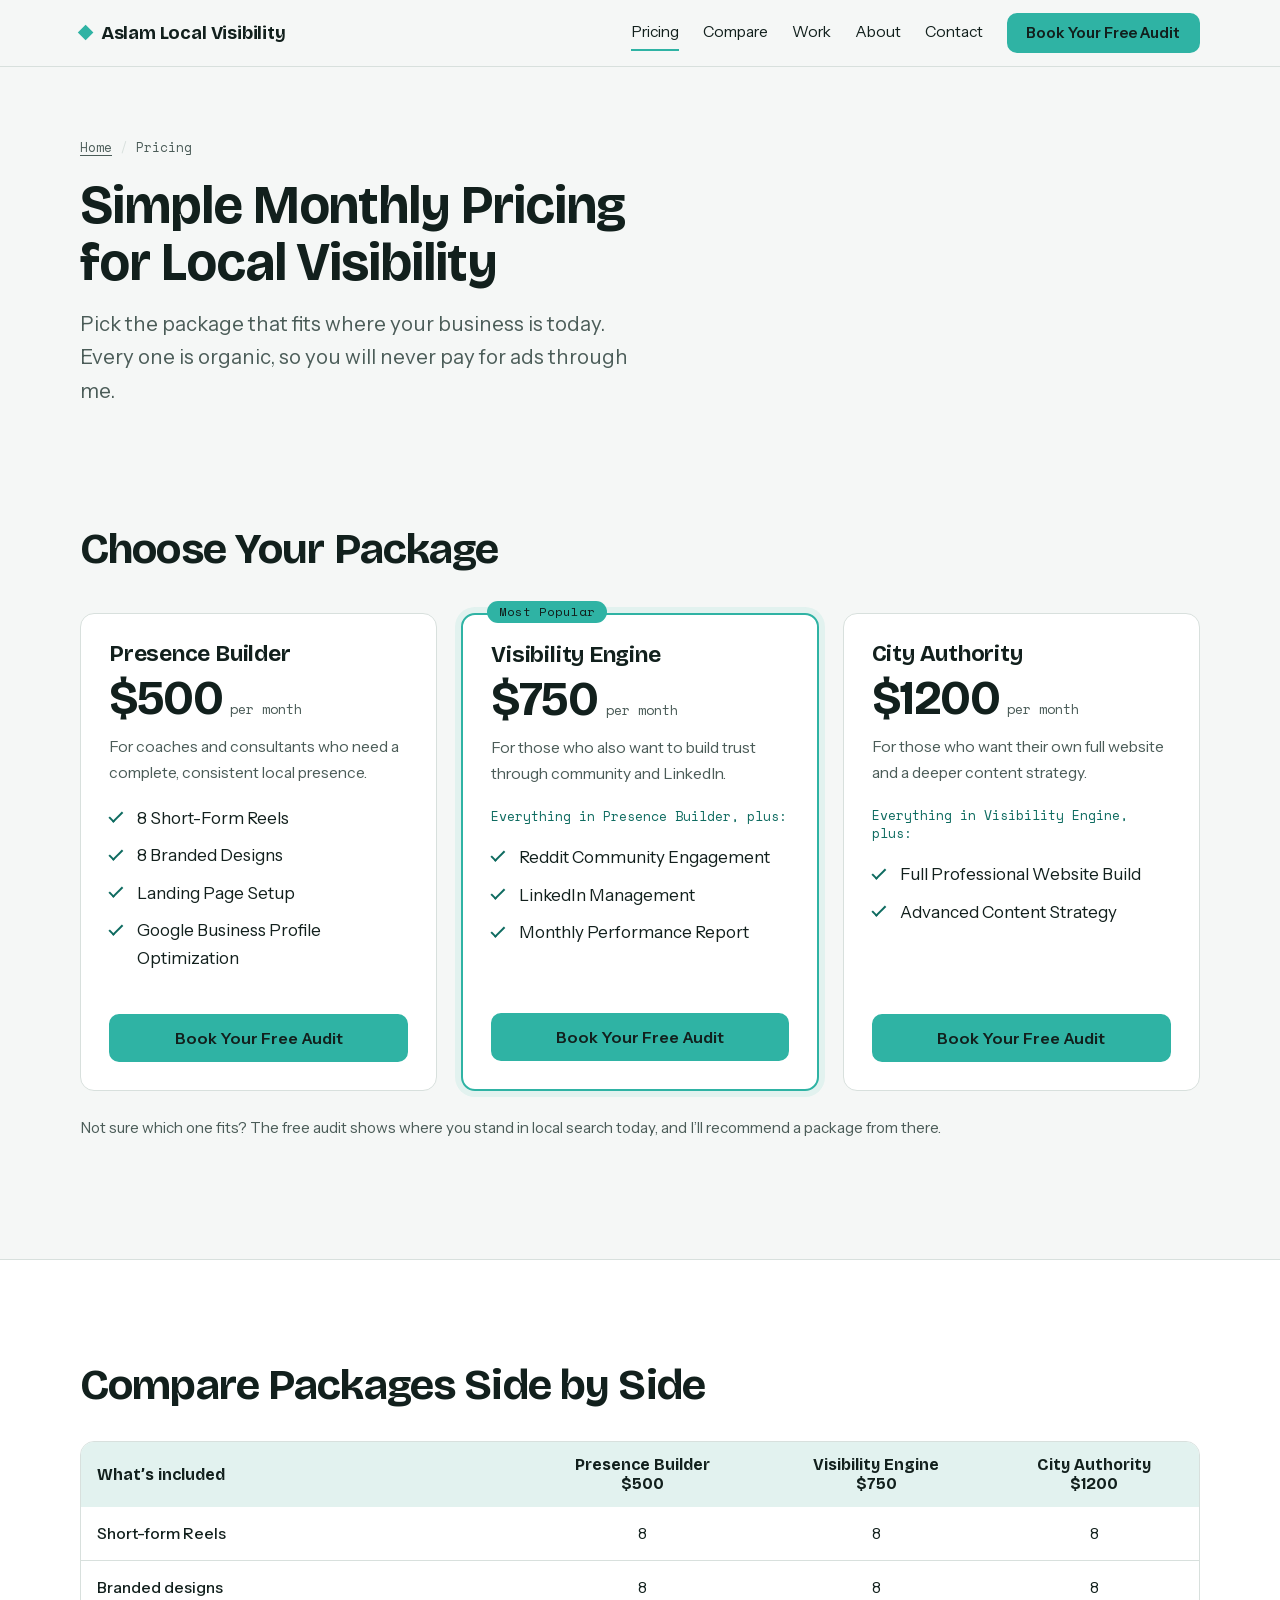
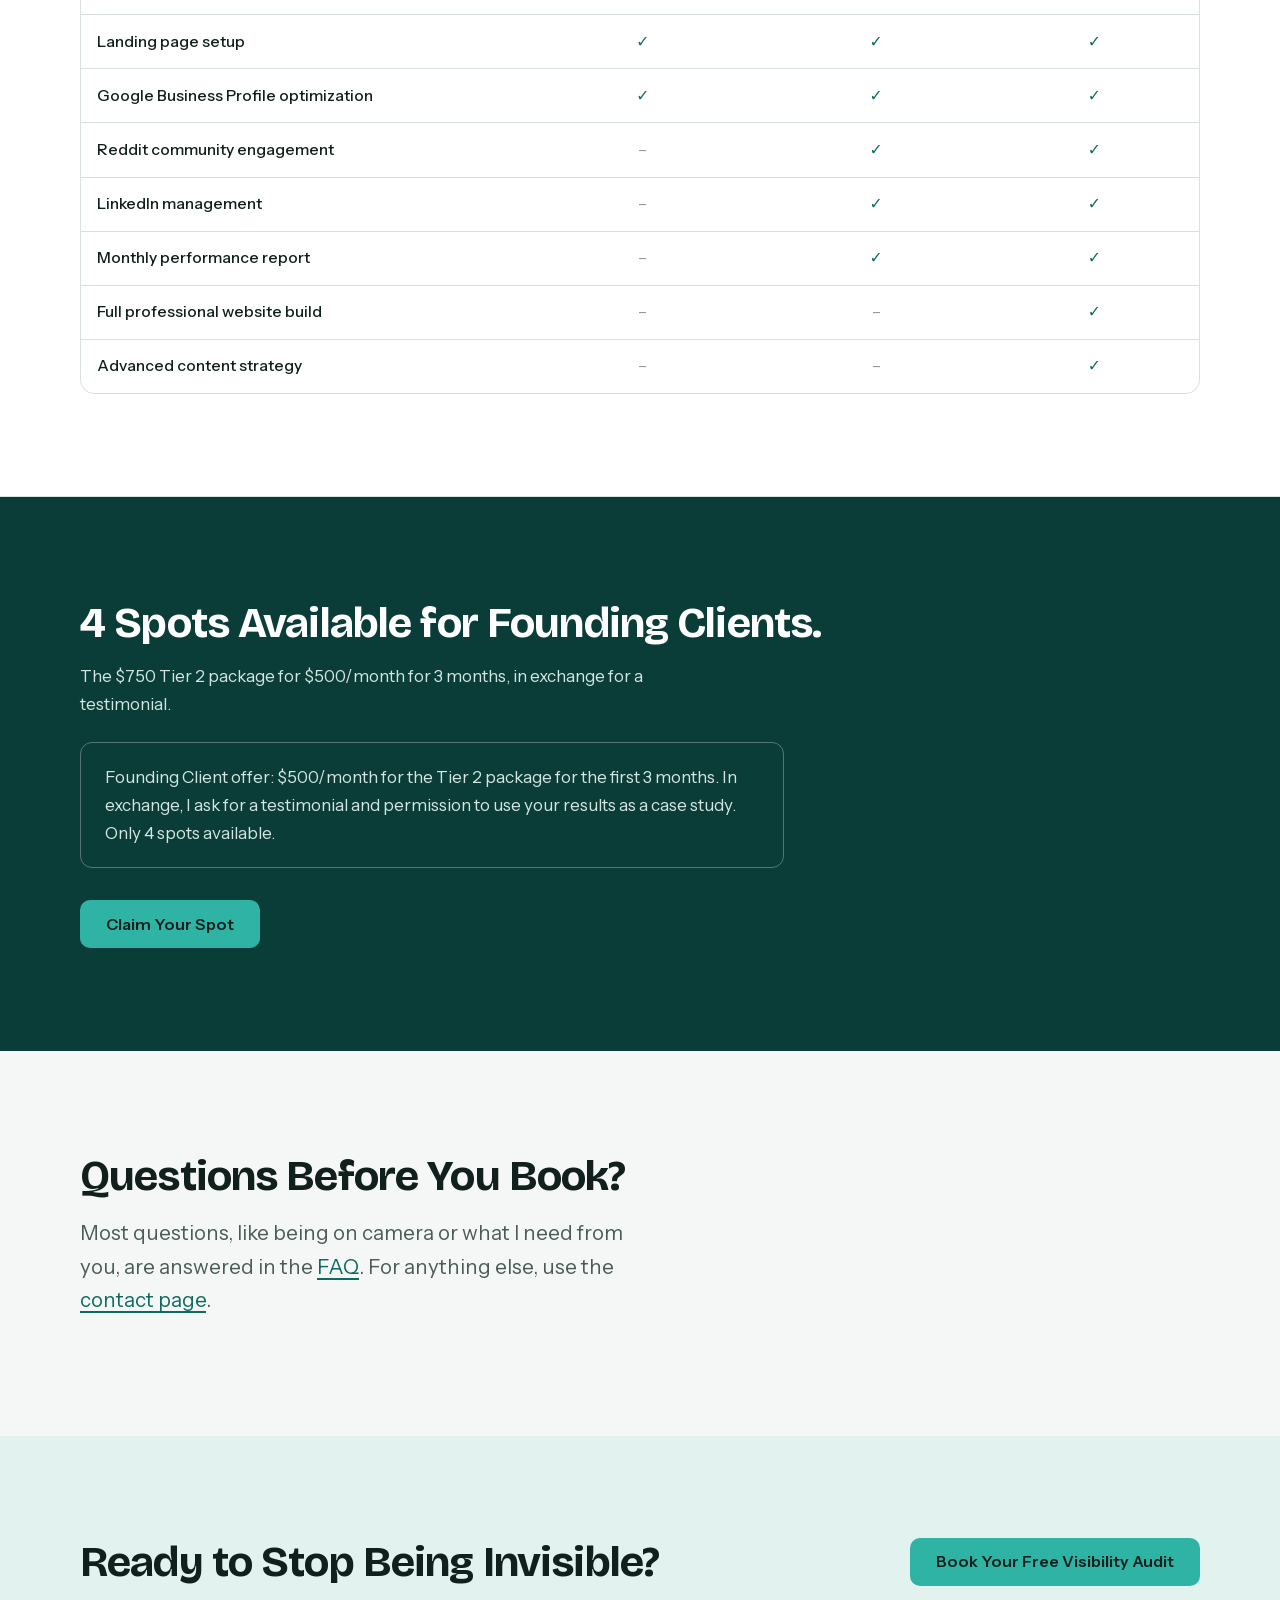
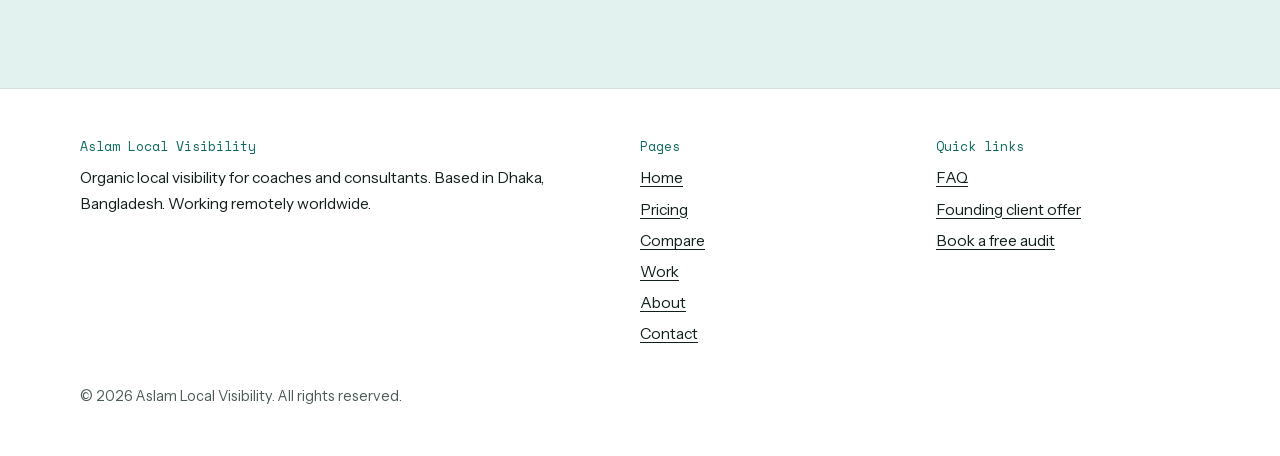
==== pricing/index.html @ 15c83e0d "main" ====
<!DOCTYPE html>
<html lang="en">
<head>
<meta charset="utf-8">
<meta name="viewport" content="width=device-width, initial-scale=1, viewport-fit=cover">
<title>Pricing from $500/mo | Aslam Local Visibility</title>
<meta name="description" content="Three monthly local visibility packages for coaches and consultants: Presence Builder $500, Visibility Engine $750, City Authority $1200. No ads, ever.">
<meta name="robots" content="index, follow, max-image-preview:large">
<meta name="theme-color" content="#f5f7f6">
<link rel="canonical" href="https://bbrfeed.online/pricing/">
<link rel="icon" href="/favicon.svg" type="image/svg+xml">
<meta property="og:type" content="website">
<meta property="og:site_name" content="Aslam Local Visibility">
<meta property="og:title" content="Pricing from $500/mo | Aslam Local Visibility">
<meta property="og:description" content="Three monthly local visibility packages for coaches and consultants: Presence Builder $500, Visibility Engine $750, City Authority $1200. No ads, ever.">
<meta property="og:url" content="https://bbrfeed.online/pricing/">
<meta property="og:image" content="https://res.cloudinary.com/demo/image/upload/f_auto,q_auto,w_1200,h_630,c_fill,g_auto/cld-sample">
<meta property="og:image:alt" content="Aslam Local Visibility: organic local visibility for coaches and consultants">
<meta name="twitter:card" content="summary_large_image">
<meta name="twitter:title" content="Pricing from $500/mo | Aslam Local Visibility">
<meta name="twitter:description" content="Three monthly local visibility packages for coaches and consultants: Presence Builder $500, Visibility Engine $750, City Authority $1200. No ads, ever.">
<meta name="twitter:image" content="https://res.cloudinary.com/demo/image/upload/f_auto,q_auto,w_1200,h_630,c_fill,g_auto/cld-sample">
<link rel="preload" href="/fonts/bricolage-var.woff2" as="font" type="font/woff2" crossorigin>
<link rel="preload" href="/fonts/instrsans-var.woff2" as="font" type="font/woff2" crossorigin>
<link rel="preconnect" href="https://res.cloudinary.com" crossorigin>
<link rel="stylesheet" href="/styles.css">
<script type="application/ld+json">{"@context": "https://schema.org", "@type": "BreadcrumbList", "itemListElement": [{"@type": "ListItem", "position": 1, "name": "Home", "item": "https://bbrfeed.online/"}, {"@type": "ListItem", "position": 2, "name": "Pricing", "item": "https://bbrfeed.online/pricing/"}]}</script>
<script type="application/ld+json">{"@context": "https://schema.org", "@type": "Service", "name": "Organic local visibility for coaches and consultants", "provider": {"@id": "https://bbrfeed.online/#business"}, "areaServed": [{"@type": "City", "name": "Dhaka"}, {"@type": "Place", "name": "Worldwide (remote)"}], "hasOfferCatalog": {"@type": "OfferCatalog", "name": "Monthly packages", "itemListElement": [{"@type": "Offer", "name": "Presence Builder", "price": 500, "priceCurrency": "USD", "priceSpecification": {"@type": "UnitPriceSpecification", "price": 500, "priceCurrency": "USD", "unitText": "MONTH"}, "itemOffered": {"@type": "Service", "name": "Presence Builder", "description": "8 Short-Form Reels; 8 Branded Designs; Landing Page Setup; Google Business Profile Optimization"}}, {"@type": "Offer", "name": "Visibility Engine", "price": 750, "priceCurrency": "USD", "priceSpecification": {"@type": "UnitPriceSpecification", "price": 750, "priceCurrency": "USD", "unitText": "MONTH"}, "itemOffered": {"@type": "Service", "name": "Visibility Engine", "description": "Reddit Community Engagement; LinkedIn Management; Monthly Performance Report"}}, {"@type": "Offer", "name": "City Authority", "price": 1200, "priceCurrency": "USD", "priceSpecification": {"@type": "UnitPriceSpecification", "price": 1200, "priceCurrency": "USD", "unitText": "MONTH"}, "itemOffered": {"@type": "Service", "name": "City Authority", "description": "Full Professional Website Build; Advanced Content Strategy"}}]}}</script>
</head>
<body>
<a class="skip-link" href="#main">Skip to content</a>
<header class="site-header">
<div class="wrap header-inner">
<a class="brand" href="/" aria-label="Aslam Local Visibility home">Aslam Local Visibility</a>
<nav class="main-nav" aria-label="Main"><ul><li><a href="/pricing/" aria-current="page">Pricing</a></li><li><a href="/compare/">Compare</a></li><li><a href="/work/">Work</a></li><li><a href="/about/">About</a></li><li><a href="/contact/">Contact</a></li></ul></nav>
<a class="btn btn-sm header-cta" href="https://cal.com/mdaslam" target="_blank" rel="noopener">Book Your Free Audit</a>
</div>
</header>
<main id="main">

<section class="page-hero">
<div class="wrap">
<nav class="crumbs" aria-label="Breadcrumb"><ol><li><a href="/">Home</a></li><li aria-current="page">Pricing</li></ol></nav>
<h1>Simple Monthly Pricing for Local Visibility</h1>
<p class="lede">Pick the package that fits where your business is today. Every one is organic, so you will never pay for ads through me.</p>
</div>
</section>

<section class="section" aria-labelledby="tiers-title">
<div class="wrap">
<h2 id="tiers-title">Choose Your Package</h2>
<div class="tiers"><article class="tier"><h3>Presence Builder</h3><p class="price"><strong>$500</strong><span>per month</span></p><p class="best-for">For coaches and consultants who need a complete, consistent local presence.</p><ul><li>8 Short-Form Reels</li><li>8 Branded Designs</li><li>Landing Page Setup</li><li>Google Business Profile Optimization</li></ul><a class="btn btn-block" href="https://cal.com/mdaslam" target="_blank" rel="noopener">Book Your Free Audit</a></article><article class="tier is-featured"><span class="badge">Most Popular</span><h3>Visibility Engine</h3><p class="price"><strong>$750</strong><span>per month</span></p><p class="best-for">For those who also want to build trust through community and LinkedIn.</p><p class="includes">Everything in Presence Builder, plus:</p><ul><li>Reddit Community Engagement</li><li>LinkedIn Management</li><li>Monthly Performance Report</li></ul><a class="btn btn-block" href="https://cal.com/mdaslam" target="_blank" rel="noopener">Book Your Free Audit</a></article><article class="tier"><h3>City Authority</h3><p class="price"><strong>$1200</strong><span>per month</span></p><p class="best-for">For those who want their own full website and a deeper content strategy.</p><p class="includes">Everything in Visibility Engine, plus:</p><ul><li>Full Professional Website Build</li><li>Advanced Content Strategy</li></ul><a class="btn btn-block" href="https://cal.com/mdaslam" target="_blank" rel="noopener">Book Your Free Audit</a></article></div>
<p class="fine">Not sure which one fits? The free audit shows where you stand in local search today, and I&rsquo;ll recommend a package from there.</p>
</div>
</section>

<section class="section problem" aria-labelledby="compare-title">
<div class="wrap">
<h2 id="compare-title">Compare Packages Side by Side</h2>
<div class="table-wrap">
<table class="compare">
<caption class="visually-hidden">What each monthly package includes</caption>
<thead><tr><th scope="col">What&rsquo;s included</th><th scope="col">Presence Builder<br>$500</th><th scope="col">Visibility Engine<br>$750</th><th scope="col">City Authority<br>$1200</th></tr></thead>
<tbody><tr><th scope="row">Short-form Reels</th><td>8</td><td>8</td><td>8</td></tr><tr><th scope="row">Branded designs</th><td>8</td><td>8</td><td>8</td></tr><tr><th scope="row">Landing page setup</th><td><span class="yes" aria-hidden="true">&#10003;</span><span class="visually-hidden">Included</span></td><td><span class="yes" aria-hidden="true">&#10003;</span><span class="visually-hidden">Included</span></td><td><span class="yes" aria-hidden="true">&#10003;</span><span class="visually-hidden">Included</span></td></tr><tr><th scope="row">Google Business Profile optimization</th><td><span class="yes" aria-hidden="true">&#10003;</span><span class="visually-hidden">Included</span></td><td><span class="yes" aria-hidden="true">&#10003;</span><span class="visually-hidden">Included</span></td><td><span class="yes" aria-hidden="true">&#10003;</span><span class="visually-hidden">Included</span></td></tr><tr><th scope="row">Reddit community engagement</th><td><span class="no" aria-hidden="true">&ndash;</span><span class="visually-hidden">Not included</span></td><td><span class="yes" aria-hidden="true">&#10003;</span><span class="visually-hidden">Included</span></td><td><span class="yes" aria-hidden="true">&#10003;</span><span class="visually-hidden">Included</span></td></tr><tr><th scope="row">LinkedIn management</th><td><span class="no" aria-hidden="true">&ndash;</span><span class="visually-hidden">Not included</span></td><td><span class="yes" aria-hidden="true">&#10003;</span><span class="visually-hidden">Included</span></td><td><span class="yes" aria-hidden="true">&#10003;</span><span class="visually-hidden">Included</span></td></tr><tr><th scope="row">Monthly performance report</th><td><span class="no" aria-hidden="true">&ndash;</span><span class="visually-hidden">Not included</span></td><td><span class="yes" aria-hidden="true">&#10003;</span><span class="visually-hidden">Included</span></td><td><span class="yes" aria-hidden="true">&#10003;</span><span class="visually-hidden">Included</span></td></tr><tr><th scope="row">Full professional website build</th><td><span class="no" aria-hidden="true">&ndash;</span><span class="visually-hidden">Not included</span></td><td><span class="no" aria-hidden="true">&ndash;</span><span class="visually-hidden">Not included</span></td><td><span class="yes" aria-hidden="true">&#10003;</span><span class="visually-hidden">Included</span></td></tr><tr><th scope="row">Advanced content strategy</th><td><span class="no" aria-hidden="true">&ndash;</span><span class="visually-hidden">Not included</span></td><td><span class="no" aria-hidden="true">&ndash;</span><span class="visually-hidden">Not included</span></td><td><span class="yes" aria-hidden="true">&#10003;</span><span class="visually-hidden">Included</span></td></tr></tbody>
</table>
</div>
</div>
</section>

<section class="section founding" id="founding" aria-labelledby="founding-title">
<div class="wrap">
<h2 id="founding-title">4 Spots Available for Founding Clients.</h2>
<p class="measure">The $750 Tier 2 package for $500/month for 3 months, in exchange for a testimonial.</p>
<p class="note">Founding Client offer: $500/month for the Tier 2 package for the first 3 months. In exchange, I ask for a testimonial and permission to use your results as a case study. Only 4 spots available.</p>
<div class="actions"><a class="btn" href="https://cal.com/mdaslam" target="_blank" rel="noopener">Claim Your Spot</a></div>
</div>
</section>

<section class="section" aria-labelledby="pq-title">
<div class="wrap">
<h2 id="pq-title">Questions Before You Book?</h2>
<p class="lede">Most questions, like being on camera or what I need from you, are answered in the <a href="/#faq">FAQ</a>. For anything else, use the <a href="/contact/">contact page</a>.</p>
</div>
</section>
<section class="section final" aria-labelledby="final-title" id="book">
<div class="wrap final-inner">
<h2 id="final-title">Ready to Stop Being Invisible?</h2>
<a class="btn" href="https://cal.com/mdaslam" target="_blank" rel="noopener">Book Your Free Visibility Audit</a>
</div>
</section>
</main>
<footer class="site-footer">
<div class="wrap">
<div class="footer-grid">
<div>
<p class="footer-title">Aslam Local Visibility</p>
<p>Organic local visibility for coaches and consultants. Based in Dhaka, Bangladesh. Working remotely worldwide.</p>
</div>
<nav aria-label="Footer">
<p class="footer-title">Pages</p>
<ul>
<li><a href="/">Home</a></li>
<li><a href="/pricing/">Pricing</a></li>
<li><a href="/compare/">Compare</a></li>
<li><a href="/work/">Work</a></li>
<li><a href="/about/">About</a></li>
<li><a href="/contact/">Contact</a></li>
</ul>
</nav>
<nav aria-label="On this site">
<p class="footer-title">Quick links</p>
<ul>
<li><a href="/#faq">FAQ</a></li>
<li><a href="/pricing/#founding">Founding client offer</a></li>
<li><a href="https://cal.com/mdaslam" target="_blank" rel="noopener">Book a free audit</a></li>
</ul>
</nav>
</div>
<p class="copyright">&copy; 2026 Aslam Local Visibility. All rights reserved.</p>
</div>
</footer>
<script src="/script.js" defer></script>
</body>
</html>
---- styles.css ----
/* ==========================================================
   Aslam Local Visibility — styles.css
   Light, warm, trustworthy. Teal accent. Self-hosted fonts.
   ========================================================== */

@font-face{font-family:"Bricolage Grotesque";src:url("/fonts/bricolage-var.woff2") format("woff2");font-weight:200 800;font-style:normal;font-display:swap}
@font-face{font-family:"Instrument Sans";src:url("/fonts/instrsans-var.woff2") format("woff2");font-weight:400 700;font-style:normal;font-display:swap}
@font-face{font-family:"Space Mono";src:url("/fonts/space-mono-400.woff2") format("woff2");font-weight:400;font-style:normal;font-display:swap}

:root{
  --bg:#f5f7f6;
  --surface:#ffffff;
  --ink:#12201d;
  --muted:#4b5c58;
  --line:#d8e0dd;
  --teal:#2fb3a4;
  --teal-deep:#0e6b60;
  --tint:#e2f2ef;
  --deep:#0b3d38;
  --radius:14px;
  --max:1120px;
  --video-ratio:16 / 9; /* change to 9 / 16 for vertical Reels */
  --display:"Bricolage Grotesque","Segoe UI",system-ui,sans-serif;
  --sans:"Instrument Sans","Segoe UI",system-ui,-apple-system,sans-serif;
  --mono:"Space Mono",ui-monospace,"SFMono-Regular",Menlo,Consolas,monospace;
}

*,*::before,*::after{box-sizing:border-box}
html{-webkit-text-size-adjust:100%;scroll-behavior:smooth;scroll-padding-top:5rem}
@media (prefers-reduced-motion:reduce){html{scroll-behavior:auto}*{transition:none!important;animation:none!important}}

body{margin:0;background:var(--bg);color:var(--ink);font:400 1.0625rem/1.65 var(--sans);text-rendering:optimizeLegibility}
img{display:block;max-width:100%;height:auto}
a{color:var(--teal-deep);text-underline-offset:.2em}
a:hover{color:var(--ink)}
:focus-visible{outline:3px solid var(--teal-deep);outline-offset:3px;border-radius:4px}
p{margin:0 0 1rem}
ul{margin:0}

.wrap{width:min(100% - 2.5rem,var(--max));margin-inline:auto}
.section{padding-block:clamp(3.5rem,8vw,6.5rem)}
.visually-hidden{position:absolute!important;width:1px;height:1px;margin:-1px;padding:0;overflow:hidden;clip:rect(0 0 0 0);white-space:nowrap;border:0}
.skip-link{position:absolute;left:1rem;top:-4rem;z-index:100;background:var(--ink);color:#fff;padding:.6rem 1rem;border-radius:8px}
.skip-link:focus{top:1rem;color:#fff}

/* ---------- type ---------- */
h1,h2,h3{font-family:var(--display);line-height:1.08;letter-spacing:-.02em;margin:0 0 1rem;text-wrap:balance}
h1{font-size:clamp(2.4rem,5.6vw,4.1rem);font-weight:700}
h2{font-size:clamp(1.8rem,3.5vw,2.7rem);font-weight:700}
h3{font-size:1.25rem;font-weight:700;letter-spacing:-.01em}
.label{font-family:var(--mono);font-size:.82rem;letter-spacing:.01em;color:var(--teal-deep)}
.lede{font-size:clamp(1.1rem,1.6vw,1.3rem);color:var(--muted);max-width:36rem}
.measure{max-width:40rem}
.muted{color:var(--muted)}

/* ---------- buttons ---------- */
.btn{display:inline-flex;align-items:center;justify-content:center;min-height:3rem;padding:.7rem 1.5rem;border:2px solid var(--teal);border-radius:10px;background:var(--teal);color:var(--ink);font:600 1rem/1.2 var(--sans);text-decoration:none;text-align:center;cursor:pointer;transition:background-color .15s,border-color .15s}
.btn:hover{background:#27a091;border-color:#27a091;color:var(--ink)}
.btn-ghost{background:transparent;border-color:var(--ink)}
.btn-ghost:hover{background:var(--ink);border-color:var(--ink);color:#fff}
.btn-sm{min-height:2.5rem;padding:.4rem 1.1rem;font-size:.95rem}
.btn-block{width:100%}
.actions{display:flex;flex-wrap:wrap;align-items:center;gap:1rem 1.5rem;margin-top:2rem}

/* ---------- header ---------- */
.site-header{background:rgba(245,247,246,.94);border-bottom:1px solid var(--line)}
.header-inner{display:flex;flex-wrap:wrap;align-items:center;justify-content:space-between;gap:.35rem 1.5rem;padding-block:.8rem}
.brand{display:inline-flex;align-items:center;gap:.6rem;font:700 1.15rem/1 var(--display);letter-spacing:-.01em;color:var(--ink);text-decoration:none}
.brand::before{content:"";width:.7rem;height:.7rem;background:var(--teal);transform:rotate(45deg)}
.main-nav{order:3;width:100%}
.main-nav ul{display:flex;gap:1.5rem;list-style:none;padding:0}
.main-nav a{display:inline-block;padding:.3rem 0;color:var(--ink);text-decoration:none;font-size:.97rem;border-bottom:2px solid transparent}
.main-nav a:hover,.main-nav a[aria-current="page"]{border-bottom-color:var(--teal)}
.header-cta{display:none}
@media (min-width:760px){
  .site-header{position:sticky;top:0;z-index:50;backdrop-filter:saturate(1.4) blur(8px)}
  .main-nav{order:0;width:auto;margin-left:auto}
  .header-cta{display:inline-flex}
}

/* ---------- hero ---------- */
.hero{padding-block:clamp(2.5rem,7vw,5.5rem)}
.hero-grid{display:grid;gap:3rem;align-items:center}
@media (min-width:920px){.hero-grid{grid-template-columns:1.15fr .85fr;gap:4rem}}
.hero h1{max-width:13em}
.text-link{font-weight:600}

/* search illustration (pure CSS, no image to load) */
.serp{margin:0;background:var(--surface);border:1px solid var(--line);border-radius:18px;padding:1.25rem;box-shadow:0 18px 40px -24px rgba(14,107,96,.45)}
.serp-search{display:flex;align-items:center;gap:.75rem;padding:.7rem 1rem;border:1px solid var(--line);border-radius:999px;font-size:.98rem;color:var(--muted)}
.serp-search::before{content:"";flex:none;width:.85rem;height:.85rem;border:2px solid var(--muted);border-radius:50%}
.serp-list{list-style:none;margin:1rem 0 0;padding:0;display:grid;gap:.75rem}
.serp-row{display:flex;gap:.9rem;align-items:center;padding:.85rem 1rem;border:1px solid var(--line);border-radius:12px}
.serp-pin{flex:none;width:2.6rem;height:2.6rem;border-radius:10px;background:var(--line)}
.serp-lines{flex:1;display:grid;gap:.45rem}
.serp-lines span{display:block;height:.55rem;border-radius:999px;background:var(--line)}
.serp-lines span:first-child{width:62%}
.serp-lines span:last-child{width:40%}
.serp-row.is-you{background:var(--tint);border:2px solid var(--teal)}
.serp-row.is-you .serp-pin{background:var(--teal)}
.serp-row.is-you strong{display:block;font:700 1rem/1.2 var(--display)}
.serp-row.is-you small{display:block;color:var(--muted);font-size:.85rem}
.serp-tag{font:400 .72rem/1 var(--mono);color:var(--teal-deep);background:var(--surface);border:1px solid var(--teal);border-radius:999px;padding:.35rem .6rem;white-space:nowrap}
.serp figcaption{margin-top:1rem;font:400 .75rem/1.4 var(--mono);color:var(--muted)}

/* ---------- problem / solution ---------- */
.split{display:grid;gap:2rem}
@media (min-width:860px){.split{grid-template-columns:5fr 6fr;gap:4rem;align-items:start}}
.problem{background:var(--surface);border-block:1px solid var(--line)}
.lost{list-style:none;padding:0;margin:1.5rem 0 0;border-top:1px solid var(--line)}
.lost li{padding:.9rem 0;border-bottom:1px solid var(--line);color:var(--muted)}
.lost strong{color:var(--ink)}

.pillars{display:grid;margin-top:2.5rem;border-top:1px solid var(--line)}
@media (min-width:700px){.pillars{grid-template-columns:1fr 1fr;column-gap:3rem}}
.pillar{padding:1.5rem 0;border-bottom:1px solid var(--line)}
.pillar h3{font:400 1rem/1.3 var(--mono);letter-spacing:0;color:var(--teal-deep);margin-bottom:.5rem}
.pillar p{margin:0;color:var(--muted)}

/* ---------- placeholder images ---------- */
.ph{position:relative;overflow:hidden;background:var(--tint);border-radius:var(--radius)}
.ph img{width:100%;height:100%;object-fit:cover}
.ar-1{aspect-ratio:1 / 1}
.ar-4-3{aspect-ratio:4 / 3}
.ar-16-9{aspect-ratio:16 / 9}
.ph.img-failed img{display:none}
.ph.img-failed::after{content:attr(data-label);position:absolute;inset:0;display:grid;place-items:center;padding:1rem;text-align:center;font:400 .85rem/1.4 var(--mono);color:var(--teal-deep)}

/* ---------- videos ---------- */
.video-grid{display:grid;gap:1.75rem;margin-top:2.5rem}
@media (min-width:900px){.video-grid{grid-template-columns:repeat(3,1fr)}}
.video-box{position:relative;aspect-ratio:var(--video-ratio);overflow:hidden;background:var(--tint);border-radius:var(--radius)}
.video-box iframe,.video-play{position:absolute;inset:0;width:100%;height:100%;border:0}
.video-play{padding:0;background:var(--tint);cursor:pointer;border-radius:var(--radius)}
.video-play img{width:100%;height:100%;object-fit:cover}
.video-play::after{content:"";position:absolute;left:50%;top:50%;width:4rem;height:4rem;margin:-2rem 0 0 -2rem;border-radius:50%;background:var(--teal);box-shadow:0 0 0 6px rgba(255,255,255,.6)}
.video-play::before{content:"";position:absolute;z-index:1;left:50%;top:50%;margin:-.7rem 0 0 -.4rem;border-style:solid;border-width:.7rem 0 .7rem 1.1rem;border-color:transparent transparent transparent var(--ink)}
.video-play:hover::after{background:#27a091}
.video-msg{position:absolute;inset:auto 1rem 1rem;z-index:2;margin:0;padding:.6rem .9rem;background:var(--surface);border-radius:8px;font:400 .85rem/1.4 var(--mono)}
.video-item h3{margin:1rem 0 .35rem}
.video-item p{margin:0;color:var(--muted);font-size:1rem}

/* ---------- about preview ---------- */
.about-grid{display:grid;gap:2rem;align-items:center}
@media (min-width:760px){.about-grid{grid-template-columns:minmax(0,300px) 1fr;gap:4rem}}
.about-grid .ph{max-width:300px}
.about-grid.is-wide .ph{max-width:380px}
@media (min-width:760px){.about-grid.is-wide{grid-template-columns:minmax(0,380px) 1fr}}

/* ---------- pricing ---------- */
.tiers{display:grid;gap:1.5rem;margin-top:2.5rem}
@media (min-width:920px){.tiers{grid-template-columns:repeat(3,1fr);align-items:stretch}}
.tier{display:flex;flex-direction:column;position:relative;padding:1.75rem;background:var(--surface);border:1px solid var(--line);border-radius:var(--radius)}
.tier.is-featured{border:2px solid var(--teal);box-shadow:0 0 0 6px var(--tint)}
.badge{position:absolute;top:-.85rem;left:1.5rem;padding:.3rem .75rem;background:var(--teal);color:var(--ink);border-radius:999px;font:400 .78rem/1 var(--mono)}
.tier h3{font-size:1.4rem;margin-bottom:.25rem}
.price{display:flex;align-items:baseline;gap:.5rem;margin:.25rem 0 0}
.price strong{font:700 3rem/1 var(--display);letter-spacing:-.03em}
.price span{font:400 .85rem/1 var(--mono);color:var(--muted)}
.best-for{margin:.75rem 0 0;color:var(--muted);font-size:.98rem}
.includes{margin:1.25rem 0 0;font:400 .82rem/1.4 var(--mono);color:var(--teal-deep)}
.tier ul{list-style:none;padding:0;margin:.5rem 0 2rem;flex:1}
.tier li{position:relative;padding-left:1.75rem;margin-block:.6rem}
.tier li::before{content:"";position:absolute;left:0;top:.5em;width:.85rem;height:.45rem;border-left:2px solid var(--teal-deep);border-bottom:2px solid var(--teal-deep);transform:rotate(-45deg)}
.fine{margin-top:1.5rem;color:var(--muted);font-size:.95rem}

.table-wrap{position:relative;margin-top:2rem;overflow-x:auto;border:1px solid var(--line);border-radius:var(--radius);background:var(--surface)}
.compare{width:100%;min-width:600px;border-collapse:collapse;font-size:.98rem}
.compare th,.compare td{padding:.85rem 1rem;text-align:center;border-bottom:1px solid var(--line)}
.compare th:first-child,.compare td:first-child{text-align:left}
.compare thead th{font:700 1rem/1.2 var(--display);background:var(--tint)}
.compare tbody th{font-weight:500}
.compare tr:last-child th,.compare tr:last-child td{border-bottom:0}
.yes{color:var(--teal-deep);font-weight:700}
.no{color:#8a9894}

/* ---------- founding ---------- */
.founding{background:var(--deep);color:#fff}
.founding h2{color:#fff;max-width:18em}
.founding .label{color:#8fe0d4}
.founding p{color:#d3e6e2}
.note{max-width:44rem;margin-top:1.5rem;padding:1.25rem 1.5rem;border:1px solid rgba(255,255,255,.3);border-radius:12px;color:#fff}
.founding .btn:hover{background:#5ed0c3;border-color:#5ed0c3}

/* ---------- FAQ ---------- */
.faq{max-width:46rem;margin-top:2rem;border-bottom:1px solid var(--line)}
.faq details{border-top:1px solid var(--line)}
.faq summary{display:flex;align-items:center;justify-content:space-between;gap:1rem;padding:1.25rem 0;cursor:pointer;list-style:none;font:600 1.12rem/1.35 var(--sans)}
.faq summary::-webkit-details-marker{display:none}
.faq summary::after{content:"+";flex:none;font:400 1.4rem/1 var(--mono);color:var(--teal-deep)}
.faq details[open] summary::after{content:"\2013"}
.faq details p{margin:0 0 1.25rem;max-width:40rem;color:var(--muted)}

/* ---------- final CTA ---------- */
.final{background:var(--tint)}
.final-inner{display:flex;flex-wrap:wrap;align-items:center;justify-content:space-between;gap:1.5rem 3rem}
.final h2{margin:0;max-width:16em}

/* ---------- inner pages ---------- */
.crumbs{margin:0 0 1.25rem;font:400 .8rem/1.4 var(--mono);color:var(--muted)}
.crumbs ol{display:flex;flex-wrap:wrap;gap:.5rem;list-style:none;margin:0;padding:0}
.crumbs li+li::before{content:"/";margin-right:.5rem;color:var(--line)}
.crumbs a{color:var(--muted)}
.page-hero{padding-block:clamp(2.5rem,6vw,4.5rem) 0}
.page-hero h1{font-size:clamp(2.1rem,4.6vw,3.3rem);max-width:16em}

.steps{list-style:none;counter-reset:step;padding:0;margin:2rem 0 0;display:grid;gap:1.25rem}
@media (min-width:860px){.steps{grid-template-columns:repeat(3,1fr)}}
.steps li{counter-increment:step;padding:1.5rem;background:var(--surface);border:1px solid var(--line);border-radius:var(--radius)}
.steps li::before{content:"Step " counter(step);display:block;margin-bottom:.5rem;font:400 .8rem/1 var(--mono);color:var(--teal-deep)}
.steps h3{margin-bottom:.4rem}
.steps p{margin:0;color:var(--muted)}

.notice{margin:1.5rem 0 0;padding:1rem 1.25rem;background:var(--tint);border-left:4px solid var(--teal);border-radius:8px;max-width:44rem}
.case-grid{display:grid;gap:1.5rem;margin-top:2rem}
@media (min-width:760px){.case-grid{grid-template-columns:1fr 1fr}}
.case-grid figure,.gallery figure{margin:0}
.case-grid figcaption,.gallery figcaption{margin-top:.6rem;font:400 .8rem/1.4 var(--mono);color:var(--muted)}
.gallery{display:grid;gap:1.5rem;margin-top:2rem}
@media (min-width:760px){.gallery{grid-template-columns:repeat(3,1fr)}}
.plain-list{padding-left:1.2rem}
.plain-list li{margin-block:.5rem}

/* contact */
.contact-grid{display:grid;gap:2.5rem}
@media (min-width:900px){.contact-grid{grid-template-columns:5fr 6fr;gap:4rem;align-items:start}}
.card{padding:1.75rem;background:var(--surface);border:1px solid var(--line);border-radius:var(--radius)}
.card.is-tint{background:var(--tint);border-color:transparent}
.field{margin-bottom:1.1rem}
.field label{display:block;margin-bottom:.35rem;font-weight:600;font-size:.97rem}
.field input,.field textarea{width:100%;padding:.75rem .9rem;border:1px solid #aab7b3;border-radius:10px;background:var(--surface);color:var(--ink);font:inherit}
.field textarea{min-height:9rem;resize:vertical}
.alert{padding:1rem 1.25rem;margin-bottom:1.25rem;background:var(--tint);border-left:4px solid var(--teal);border-radius:8px}

/* ---------- footer ---------- */
.site-footer{padding-block:3rem;border-top:1px solid var(--line);background:var(--surface);font-size:.97rem}
.footer-grid{display:grid;gap:2rem}
@media (min-width:760px){.footer-grid{grid-template-columns:2fr 1fr 1fr}}
.footer-title{margin:0 0 .6rem;font:400 .82rem/1.4 var(--mono);color:var(--teal-deep)}
.site-footer ul{list-style:none;padding:0}
.site-footer li{margin-block:.35rem}
.site-footer a{color:var(--ink)}
.copyright{margin:2rem 0 0;color:var(--muted);font-size:.9rem}

/* 404 */
.lost-page{padding-block:clamp(4rem,12vw,9rem)}
.mt{margin-top:2rem}

.nb{white-space:nowrap}
.video-play.img-failed img{display:none}
.video-play.img-failed{background:var(--tint)}
@media (max-width:480px){.serp-tag{display:none}}

/* ---------- contact form states ---------- */
[hidden]{display:none!important}
.hp{position:absolute;left:-9999px;width:1px;height:1px;overflow:hidden}
.field-row{display:grid;gap:0 1rem}
@media (min-width:560px){.field-row{grid-template-columns:1fr 1fr}}
.field-error{margin:.4rem 0 0;color:#a3261a;font-size:.92rem}
.field input[aria-invalid="true"],.field textarea[aria-invalid="true"]{border-color:#a3261a;box-shadow:0 0 0 1px #a3261a}
.alert h3{margin:0 0 .4rem}
.alert p:last-child{margin-bottom:0}
.alert.is-error{background:#fdeceb;border-left-color:#a3261a}
.btn.is-loading{pointer-events:none;opacity:.85}
.btn.is-loading::after{content:"";width:1rem;height:1rem;margin-left:.6rem;border:2px solid currentColor;border-right-color:transparent;border-radius:50%;animation:spin .7s linear infinite}
@keyframes spin{to{transform:rotate(360deg)}}

/* ---------- compare page ---------- */
.main-nav ul{gap:1.1rem}
@media (min-width:760px){.main-nav ul{gap:1.5rem}}
.jump{display:flex;flex-wrap:wrap;gap:.4rem 1.5rem;list-style:none;padding:0;margin:1.25rem 0 0;font:400 .85rem/1.4 var(--mono)}
.group-title{margin:3rem 0 0;font-size:1.35rem}
.agency{display:grid;gap:1.25rem;margin-top:1.25rem;padding:1.5rem;background:var(--surface);border:1px solid var(--line);border-radius:var(--radius)}
@media (min-width:860px){.agency{grid-template-columns:1fr 1fr 1fr;gap:1.75rem}}
.agency h4{grid-column:1/-1;margin:0;font:700 1.3rem/1.2 var(--display);letter-spacing:-.01em}
.agency p{margin:0;color:var(--muted)}
.agency .label{margin:0 0 .4rem;color:var(--teal-deep)}
.agency .mine{padding:1rem 1.1rem;background:var(--tint);border-radius:10px}
.agency .mine p:last-child{color:var(--ink)}
.compare.is-text{min-width:720px}
.compare.is-text td{text-align:left;vertical-align:top}
.compare.is-text th,.compare.is-text thead th{text-align:left;vertical-align:top}
.compare td.us,.compare th.us{background:var(--tint);font-weight:600}
.compare thead th.us{background:var(--teal);color:var(--ink)}
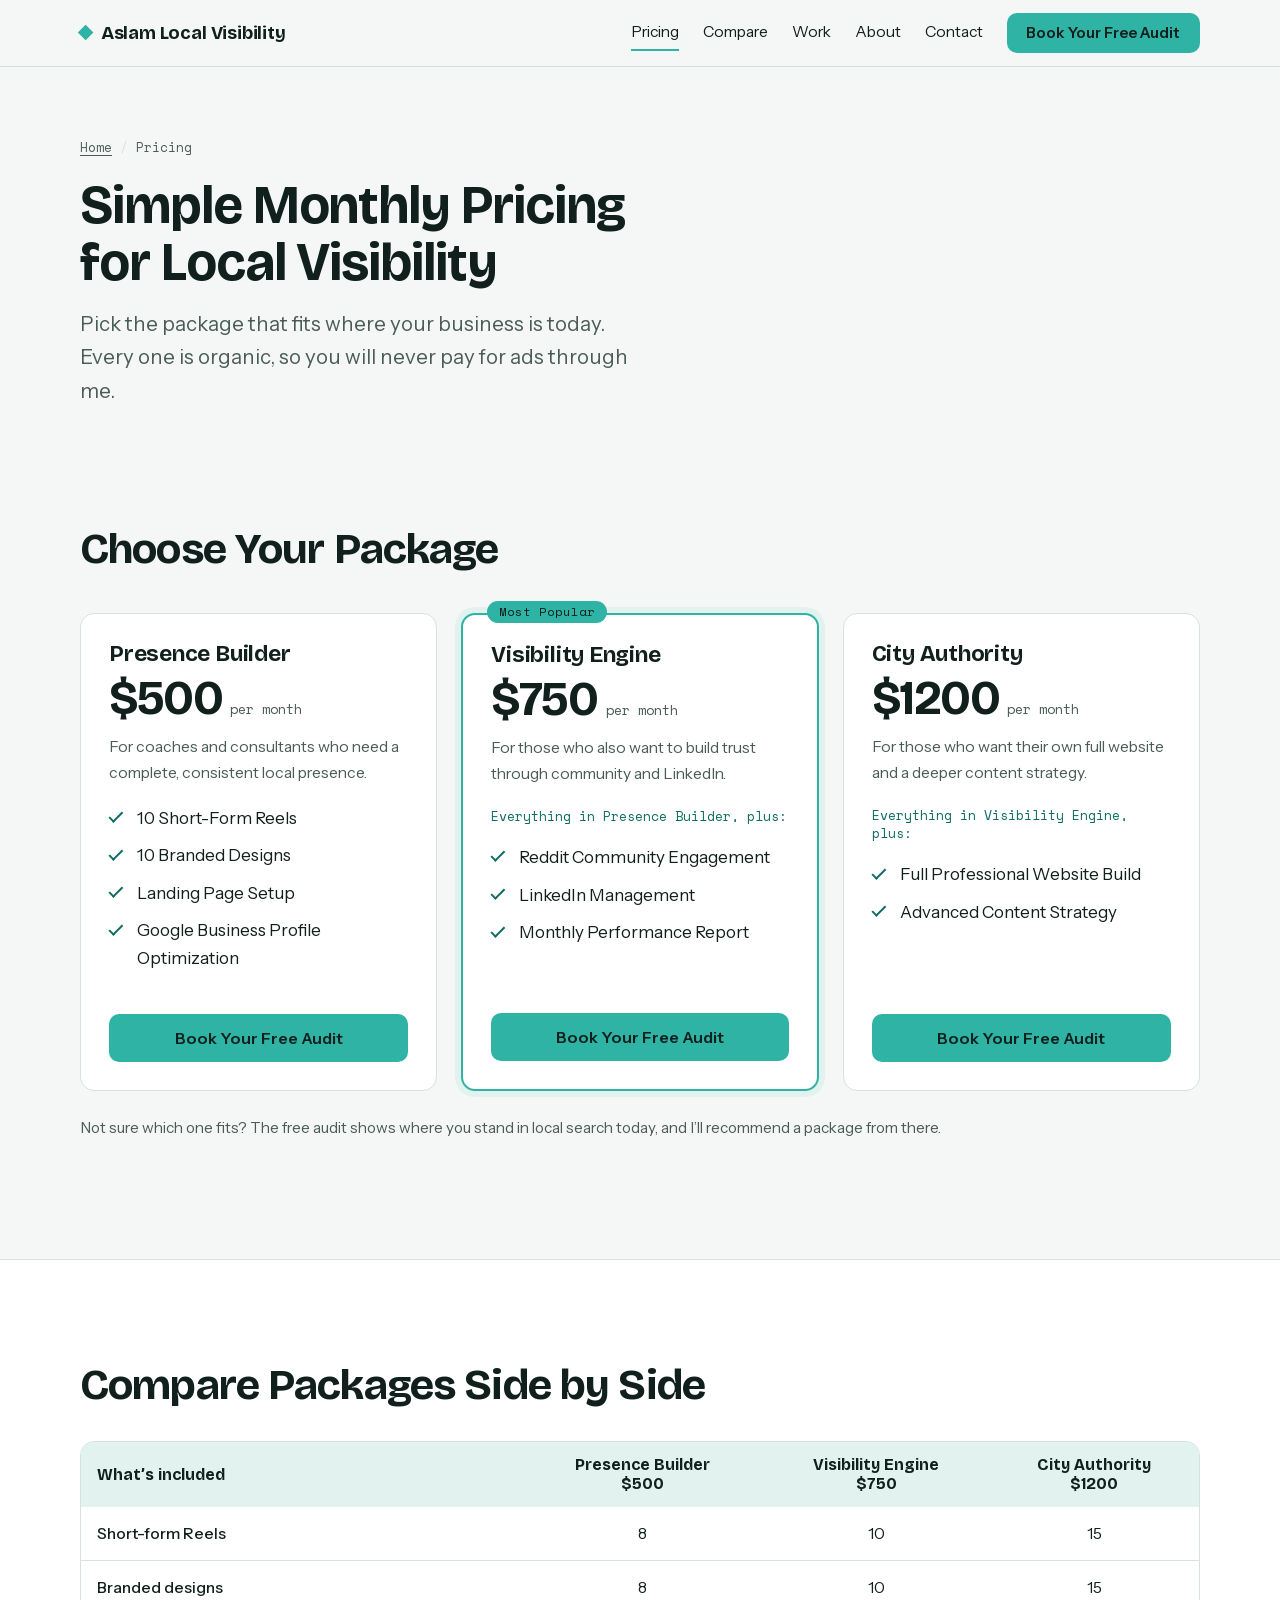
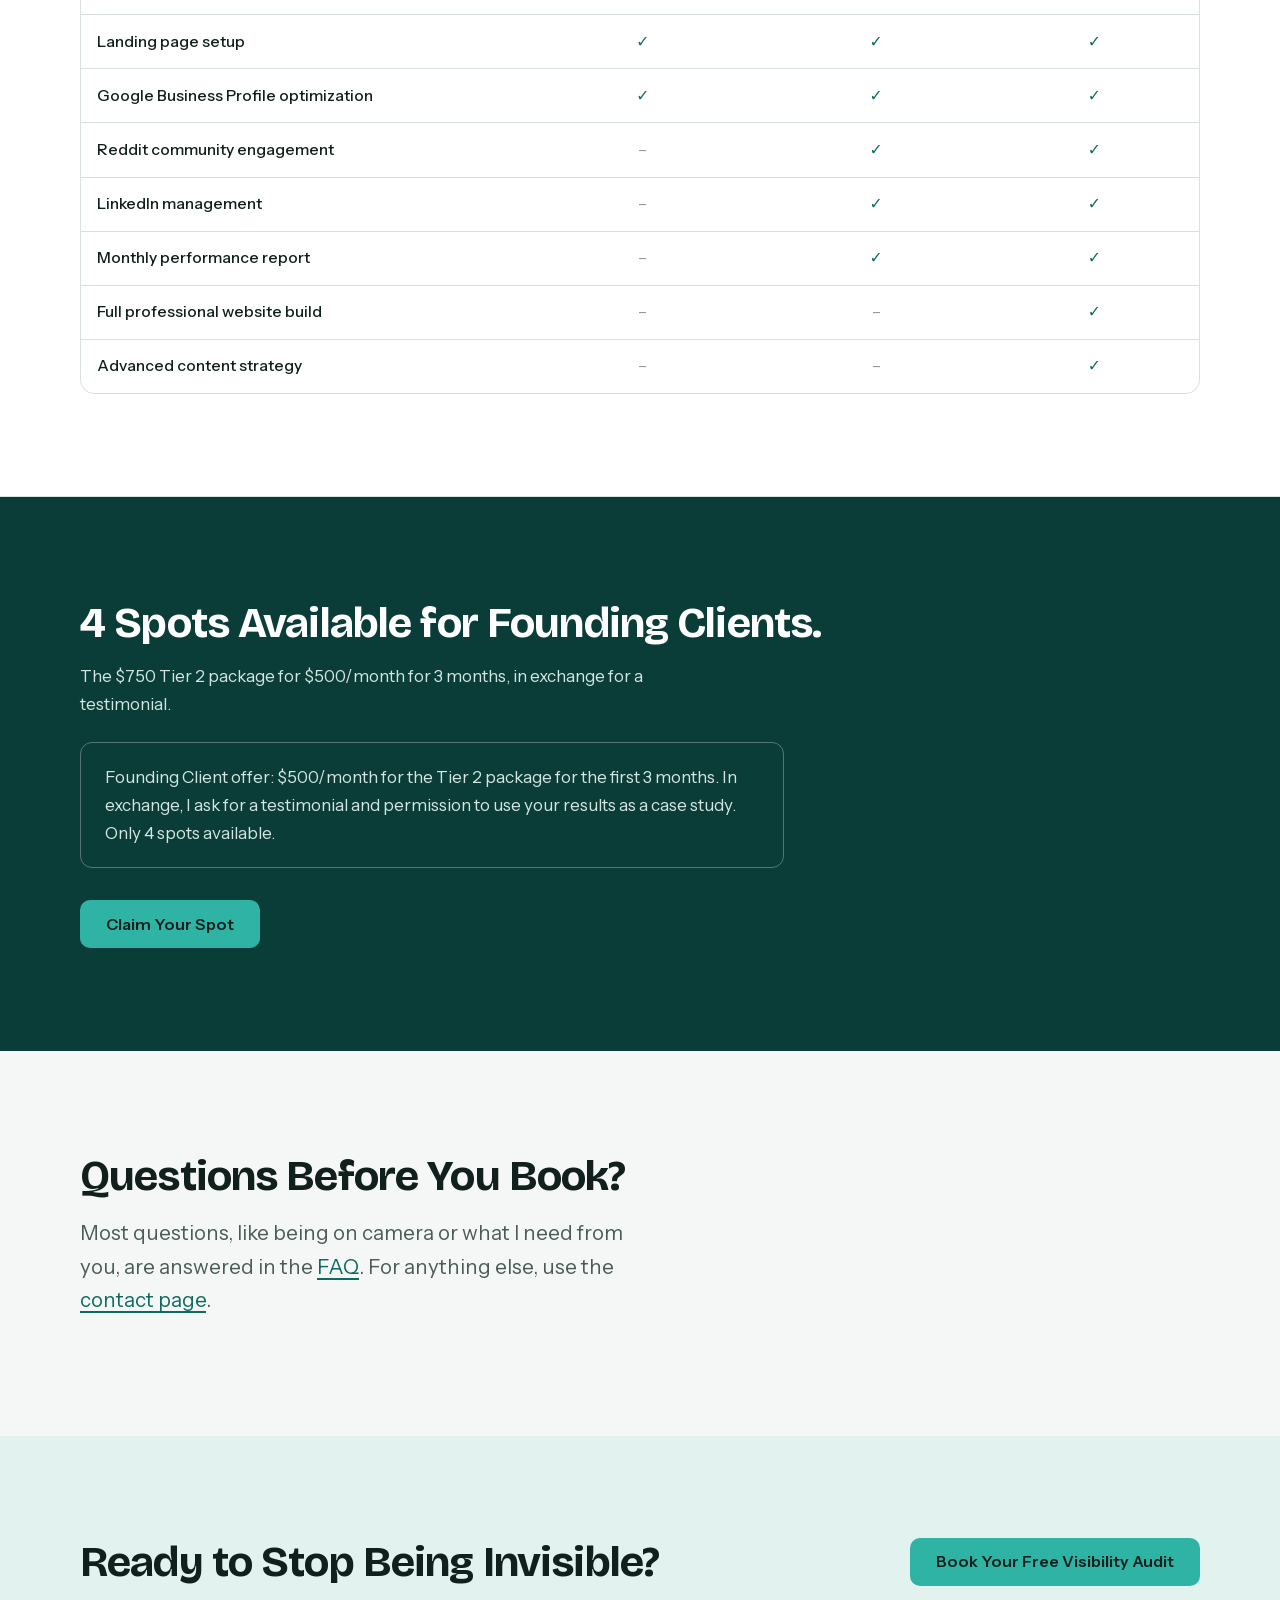
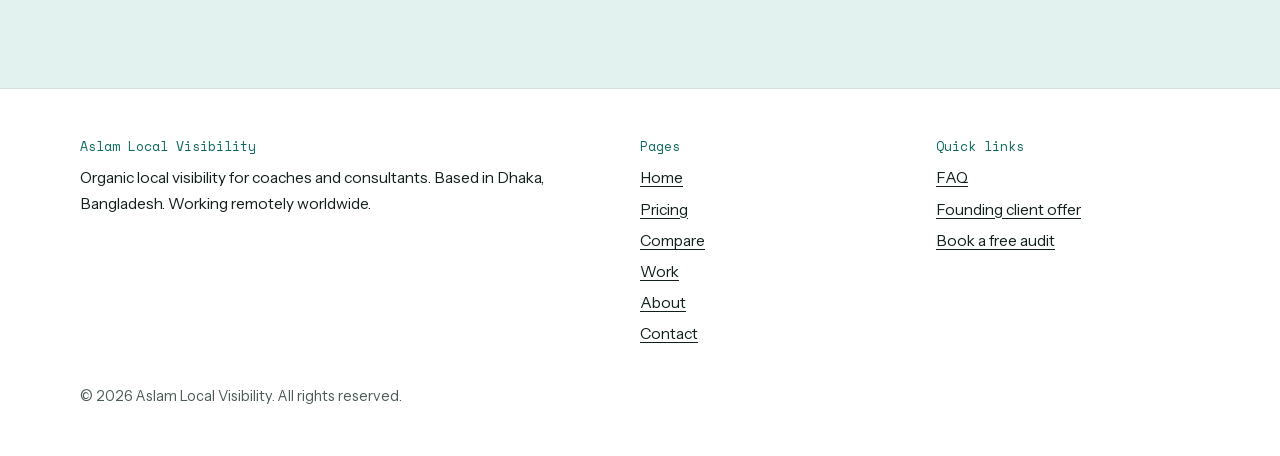
==== commit ccb1d087: "Update index.html" ====
--- a/pricing/index.html
+++ b/pricing/index.html
@@ -49,7 +49,7 @@
 <section class="section" aria-labelledby="tiers-title">
 <div class="wrap">
 <h2 id="tiers-title">Choose Your Package</h2>
-<div class="tiers"><article class="tier"><h3>Presence Builder</h3><p class="price"><strong>$500</strong><span>per month</span></p><p class="best-for">For coaches and consultants who need a complete, consistent local presence.</p><ul><li>8 Short-Form Reels</li><li>8 Branded Designs</li><li>Landing Page Setup</li><li>Google Business Profile Optimization</li></ul><a class="btn btn-block" href="https://cal.com/mdaslam" target="_blank" rel="noopener">Book Your Free Audit</a></article><article class="tier is-featured"><span class="badge">Most Popular</span><h3>Visibility Engine</h3><p class="price"><strong>$750</strong><span>per month</span></p><p class="best-for">For those who also want to build trust through community and LinkedIn.</p><p class="includes">Everything in Presence Builder, plus:</p><ul><li>Reddit Community Engagement</li><li>LinkedIn Management</li><li>Monthly Performance Report</li></ul><a class="btn btn-block" href="https://cal.com/mdaslam" target="_blank" rel="noopener">Book Your Free Audit</a></article><article class="tier"><h3>City Authority</h3><p class="price"><strong>$1200</strong><span>per month</span></p><p class="best-for">For those who want their own full website and a deeper content strategy.</p><p class="includes">Everything in Visibility Engine, plus:</p><ul><li>Full Professional Website Build</li><li>Advanced Content Strategy</li></ul><a class="btn btn-block" href="https://cal.com/mdaslam" target="_blank" rel="noopener">Book Your Free Audit</a></article></div>
+<div class="tiers"><article class="tier"><h3>Presence Builder</h3><p class="price"><strong>$500</strong><span>per month</span></p><p class="best-for">For coaches and consultants who need a complete, consistent local presence.</p><ul><li>10 Short-Form Reels</li><li>10 Branded Designs</li><li>Landing Page Setup</li><li>Google Business Profile Optimization</li></ul><a class="btn btn-block" href="https://cal.com/mdaslam" target="_blank" rel="noopener">Book Your Free Audit</a></article><article class="tier is-featured"><span class="badge">Most Popular</span><h3>Visibility Engine</h3><p class="price"><strong>$750</strong><span>per month</span></p><p class="best-for">For those who also want to build trust through community and LinkedIn.</p><p class="includes">Everything in Presence Builder, plus:</p><ul><li>Reddit Community Engagement</li><li>LinkedIn Management</li><li>Monthly Performance Report</li></ul><a class="btn btn-block" href="https://cal.com/mdaslam" target="_blank" rel="noopener">Book Your Free Audit</a></article><article class="tier"><h3>City Authority</h3><p class="price"><strong>$1200</strong><span>per month</span></p><p class="best-for">For those who want their own full website and a deeper content strategy.</p><p class="includes">Everything in Visibility Engine, plus:</p><ul><li>Full Professional Website Build</li><li>Advanced Content Strategy</li></ul><a class="btn btn-block" href="https://cal.com/mdaslam" target="_blank" rel="noopener">Book Your Free Audit</a></article></div>
 <p class="fine">Not sure which one fits? The free audit shows where you stand in local search today, and I&rsquo;ll recommend a package from there.</p>
 </div>
 </section>
@@ -61,7 +61,7 @@
 <table class="compare">
 <caption class="visually-hidden">What each monthly package includes</caption>
 <thead><tr><th scope="col">What&rsquo;s included</th><th scope="col">Presence Builder<br>$500</th><th scope="col">Visibility Engine<br>$750</th><th scope="col">City Authority<br>$1200</th></tr></thead>
-<tbody><tr><th scope="row">Short-form Reels</th><td>8</td><td>8</td><td>8</td></tr><tr><th scope="row">Branded designs</th><td>8</td><td>8</td><td>8</td></tr><tr><th scope="row">Landing page setup</th><td><span class="yes" aria-hidden="true">&#10003;</span><span class="visually-hidden">Included</span></td><td><span class="yes" aria-hidden="true">&#10003;</span><span class="visually-hidden">Included</span></td><td><span class="yes" aria-hidden="true">&#10003;</span><span class="visually-hidden">Included</span></td></tr><tr><th scope="row">Google Business Profile optimization</th><td><span class="yes" aria-hidden="true">&#10003;</span><span class="visually-hidden">Included</span></td><td><span class="yes" aria-hidden="true">&#10003;</span><span class="visually-hidden">Included</span></td><td><span class="yes" aria-hidden="true">&#10003;</span><span class="visually-hidden">Included</span></td></tr><tr><th scope="row">Reddit community engagement</th><td><span class="no" aria-hidden="true">&ndash;</span><span class="visually-hidden">Not included</span></td><td><span class="yes" aria-hidden="true">&#10003;</span><span class="visually-hidden">Included</span></td><td><span class="yes" aria-hidden="true">&#10003;</span><span class="visually-hidden">Included</span></td></tr><tr><th scope="row">LinkedIn management</th><td><span class="no" aria-hidden="true">&ndash;</span><span class="visually-hidden">Not included</span></td><td><span class="yes" aria-hidden="true">&#10003;</span><span class="visually-hidden">Included</span></td><td><span class="yes" aria-hidden="true">&#10003;</span><span class="visually-hidden">Included</span></td></tr><tr><th scope="row">Monthly performance report</th><td><span class="no" aria-hidden="true">&ndash;</span><span class="visually-hidden">Not included</span></td><td><span class="yes" aria-hidden="true">&#10003;</span><span class="visually-hidden">Included</span></td><td><span class="yes" aria-hidden="true">&#10003;</span><span class="visually-hidden">Included</span></td></tr><tr><th scope="row">Full professional website build</th><td><span class="no" aria-hidden="true">&ndash;</span><span class="visually-hidden">Not included</span></td><td><span class="no" aria-hidden="true">&ndash;</span><span class="visually-hidden">Not included</span></td><td><span class="yes" aria-hidden="true">&#10003;</span><span class="visually-hidden">Included</span></td></tr><tr><th scope="row">Advanced content strategy</th><td><span class="no" aria-hidden="true">&ndash;</span><span class="visually-hidden">Not included</span></td><td><span class="no" aria-hidden="true">&ndash;</span><span class="visually-hidden">Not included</span></td><td><span class="yes" aria-hidden="true">&#10003;</span><span class="visually-hidden">Included</span></td></tr></tbody>
+<tbody><tr><th scope="row">Short-form Reels</th><td>8</td><td>10</td><td>15</td></tr><tr><th scope="row">Branded designs</th><td>8</td><td>10</td><td>15</td></tr><tr><th scope="row">Landing page setup</th><td><span class="yes" aria-hidden="true">&#10003;</span><span class="visually-hidden">Included</span></td><td><span class="yes" aria-hidden="true">&#10003;</span><span class="visually-hidden">Included</span></td><td><span class="yes" aria-hidden="true">&#10003;</span><span class="visually-hidden">Included</span></td></tr><tr><th scope="row">Google Business Profile optimization</th><td><span class="yes" aria-hidden="true">&#10003;</span><span class="visually-hidden">Included</span></td><td><span class="yes" aria-hidden="true">&#10003;</span><span class="visually-hidden">Included</span></td><td><span class="yes" aria-hidden="true">&#10003;</span><span class="visually-hidden">Included</span></td></tr><tr><th scope="row">Reddit community engagement</th><td><span class="no" aria-hidden="true">&ndash;</span><span class="visually-hidden">Not included</span></td><td><span class="yes" aria-hidden="true">&#10003;</span><span class="visually-hidden">Included</span></td><td><span class="yes" aria-hidden="true">&#10003;</span><span class="visually-hidden">Included</span></td></tr><tr><th scope="row">LinkedIn management</th><td><span class="no" aria-hidden="true">&ndash;</span><span class="visually-hidden">Not included</span></td><td><span class="yes" aria-hidden="true">&#10003;</span><span class="visually-hidden">Included</span></td><td><span class="yes" aria-hidden="true">&#10003;</span><span class="visually-hidden">Included</span></td></tr><tr><th scope="row">Monthly performance report</th><td><span class="no" aria-hidden="true">&ndash;</span><span class="visually-hidden">Not included</span></td><td><span class="yes" aria-hidden="true">&#10003;</span><span class="visually-hidden">Included</span></td><td><span class="yes" aria-hidden="true">&#10003;</span><span class="visually-hidden">Included</span></td></tr><tr><th scope="row">Full professional website build</th><td><span class="no" aria-hidden="true">&ndash;</span><span class="visually-hidden">Not included</span></td><td><span class="no" aria-hidden="true">&ndash;</span><span class="visually-hidden">Not included</span></td><td><span class="yes" aria-hidden="true">&#10003;</span><span class="visually-hidden">Included</span></td></tr><tr><th scope="row">Advanced content strategy</th><td><span class="no" aria-hidden="true">&ndash;</span><span class="visually-hidden">Not included</span></td><td><span class="no" aria-hidden="true">&ndash;</span><span class="visually-hidden">Not included</span></td><td><span class="yes" aria-hidden="true">&#10003;</span><span class="visually-hidden">Included</span></td></tr></tbody>
 </table>
 </div>
 </div>
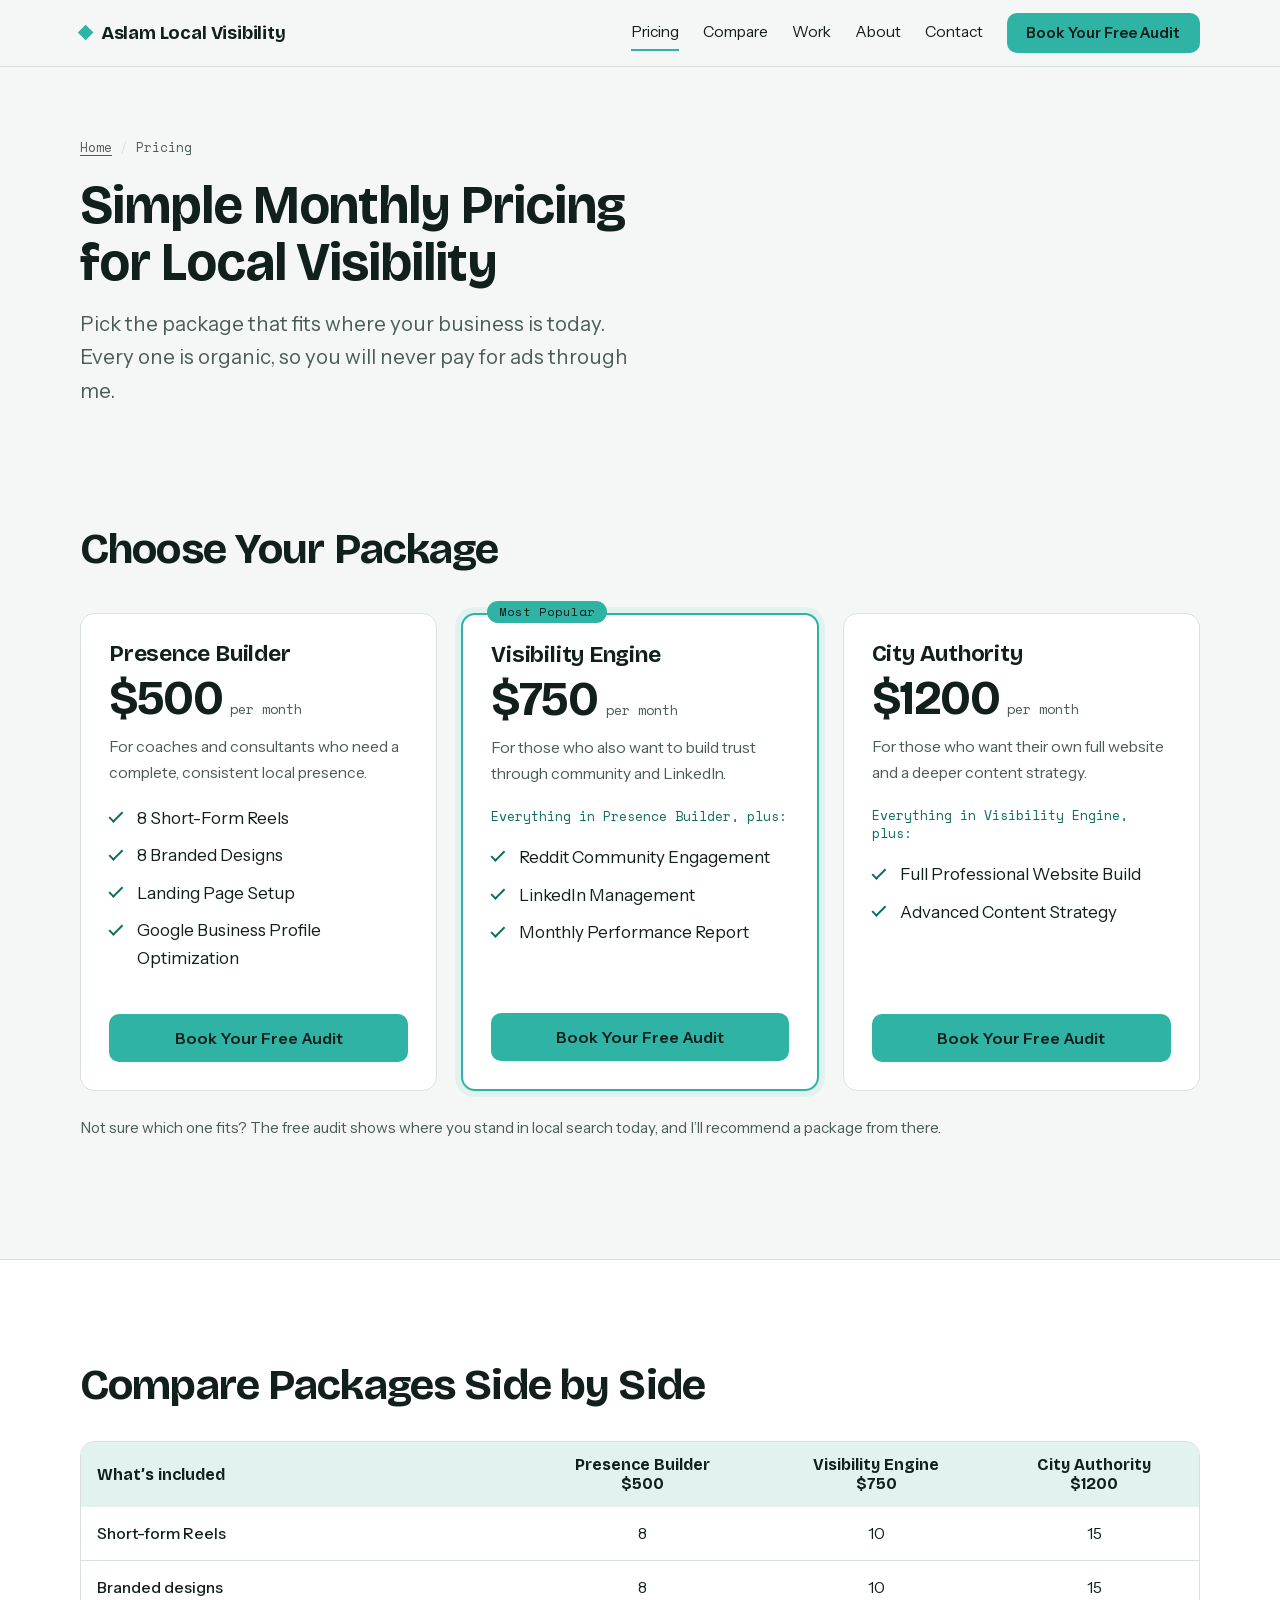
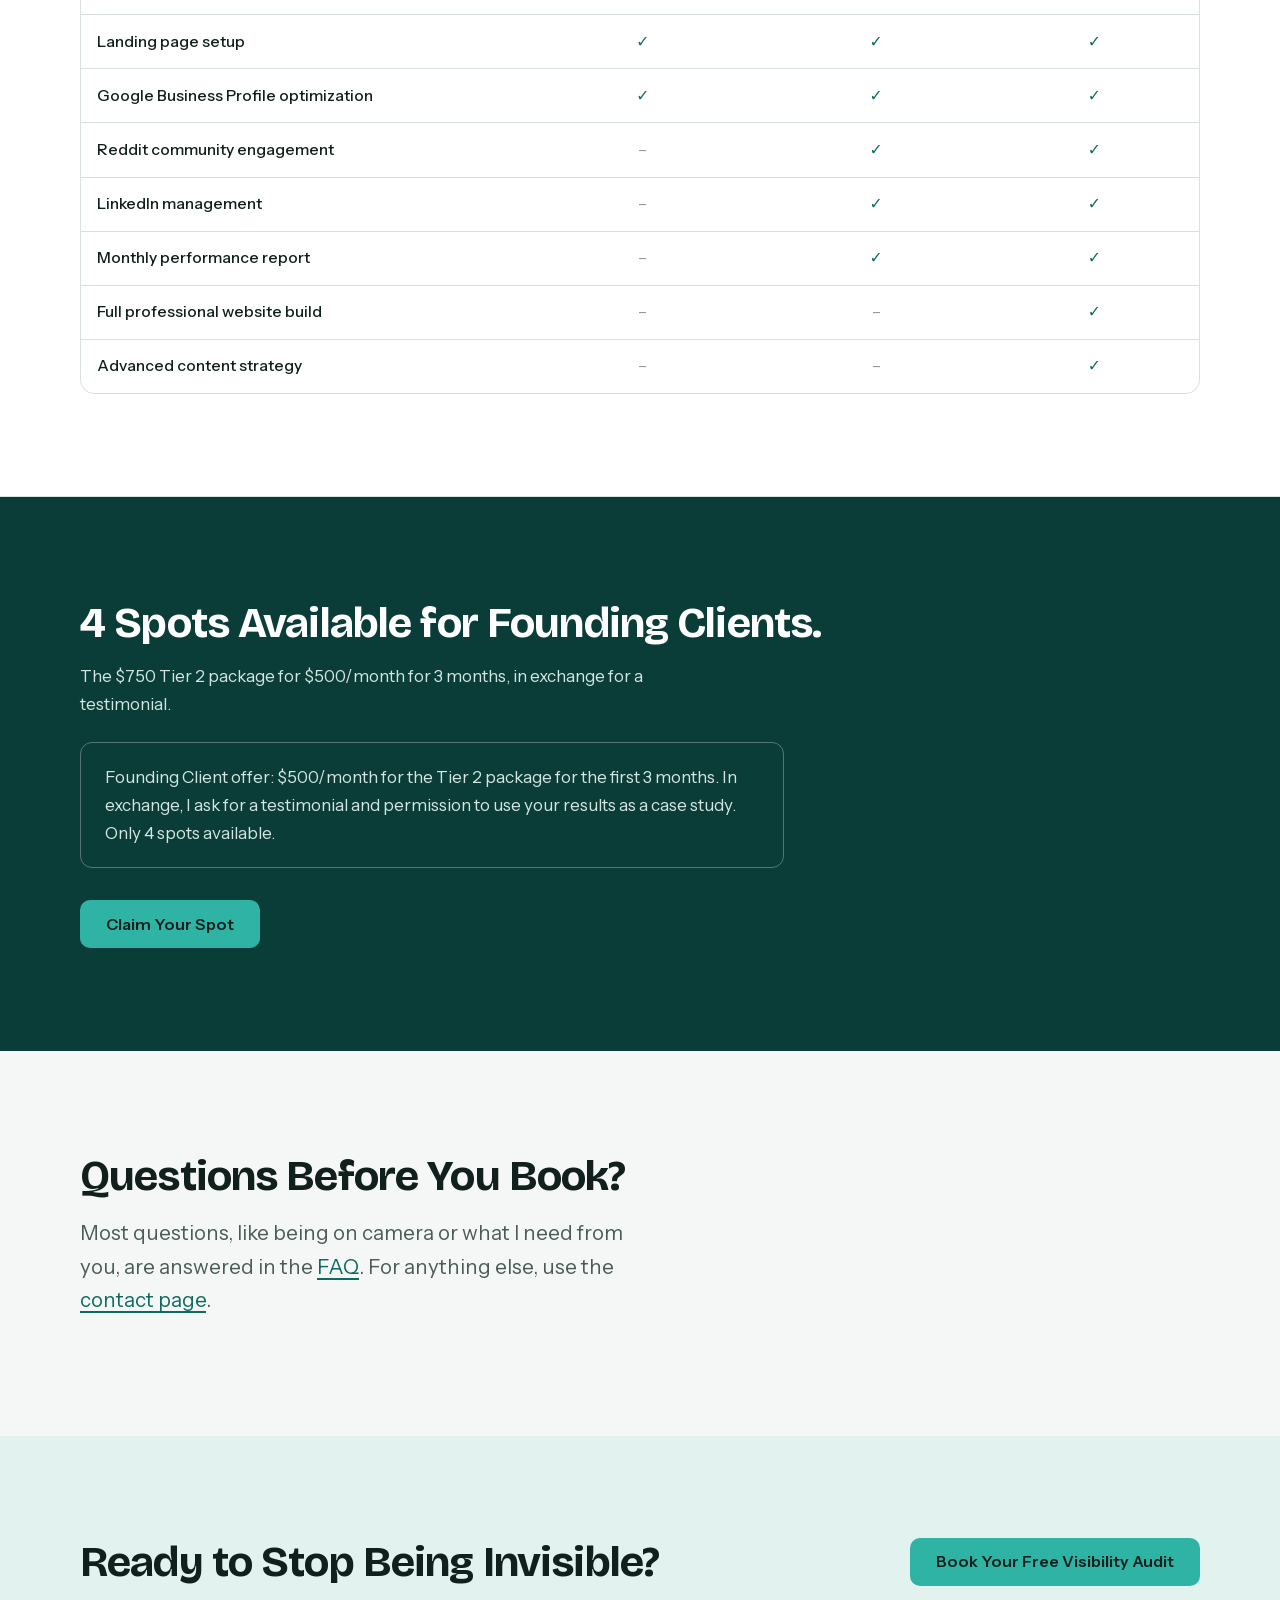
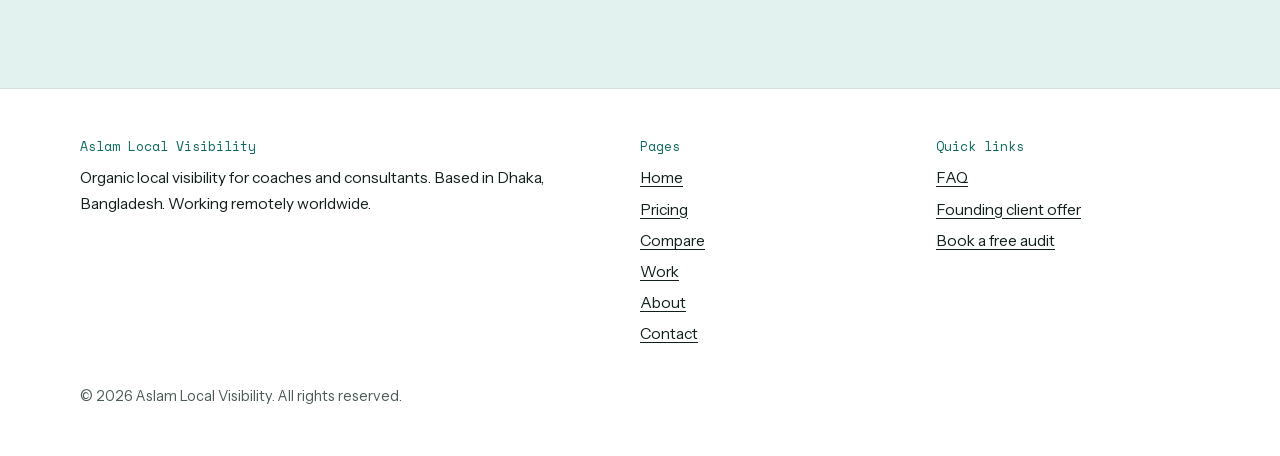
==== commit 1958e534: "Update index.html" ====
--- a/pricing/index.html
+++ b/pricing/index.html
@@ -49,7 +49,7 @@
 <section class="section" aria-labelledby="tiers-title">
 <div class="wrap">
 <h2 id="tiers-title">Choose Your Package</h2>
-<div class="tiers"><article class="tier"><h3>Presence Builder</h3><p class="price"><strong>$500</strong><span>per month</span></p><p class="best-for">For coaches and consultants who need a complete, consistent local presence.</p><ul><li>10 Short-Form Reels</li><li>10 Branded Designs</li><li>Landing Page Setup</li><li>Google Business Profile Optimization</li></ul><a class="btn btn-block" href="https://cal.com/mdaslam" target="_blank" rel="noopener">Book Your Free Audit</a></article><article class="tier is-featured"><span class="badge">Most Popular</span><h3>Visibility Engine</h3><p class="price"><strong>$750</strong><span>per month</span></p><p class="best-for">For those who also want to build trust through community and LinkedIn.</p><p class="includes">Everything in Presence Builder, plus:</p><ul><li>Reddit Community Engagement</li><li>LinkedIn Management</li><li>Monthly Performance Report</li></ul><a class="btn btn-block" href="https://cal.com/mdaslam" target="_blank" rel="noopener">Book Your Free Audit</a></article><article class="tier"><h3>City Authority</h3><p class="price"><strong>$1200</strong><span>per month</span></p><p class="best-for">For those who want their own full website and a deeper content strategy.</p><p class="includes">Everything in Visibility Engine, plus:</p><ul><li>Full Professional Website Build</li><li>Advanced Content Strategy</li></ul><a class="btn btn-block" href="https://cal.com/mdaslam" target="_blank" rel="noopener">Book Your Free Audit</a></article></div>
+<div class="tiers"><article class="tier"><h3>Presence Builder</h3><p class="price"><strong>$500</strong><span>per month</span></p><p class="best-for">For coaches and consultants who need a complete, consistent local presence.</p><ul><li>8 Short-Form Reels</li><li>8 Branded Designs</li><li>Landing Page Setup</li><li>Google Business Profile Optimization</li></ul><a class="btn btn-block" href="https://cal.com/mdaslam" target="_blank" rel="noopener">Book Your Free Audit</a></article><article class="tier is-featured"><span class="badge">Most Popular</span><h3>Visibility Engine</h3><p class="price"><strong>$750</strong><span>per month</span></p><p class="best-for">For those who also want to build trust through community and LinkedIn.</p><p class="includes">Everything in Presence Builder, plus:</p><ul><li>Reddit Community Engagement</li><li>LinkedIn Management</li><li>Monthly Performance Report</li></ul><a class="btn btn-block" href="https://cal.com/mdaslam" target="_blank" rel="noopener">Book Your Free Audit</a></article><article class="tier"><h3>City Authority</h3><p class="price"><strong>$1200</strong><span>per month</span></p><p class="best-for">For those who want their own full website and a deeper content strategy.</p><p class="includes">Everything in Visibility Engine, plus:</p><ul><li>Full Professional Website Build</li><li>Advanced Content Strategy</li></ul><a class="btn btn-block" href="https://cal.com/mdaslam" target="_blank" rel="noopener">Book Your Free Audit</a></article></div>
 <p class="fine">Not sure which one fits? The free audit shows where you stand in local search today, and I&rsquo;ll recommend a package from there.</p>
 </div>
 </section>
